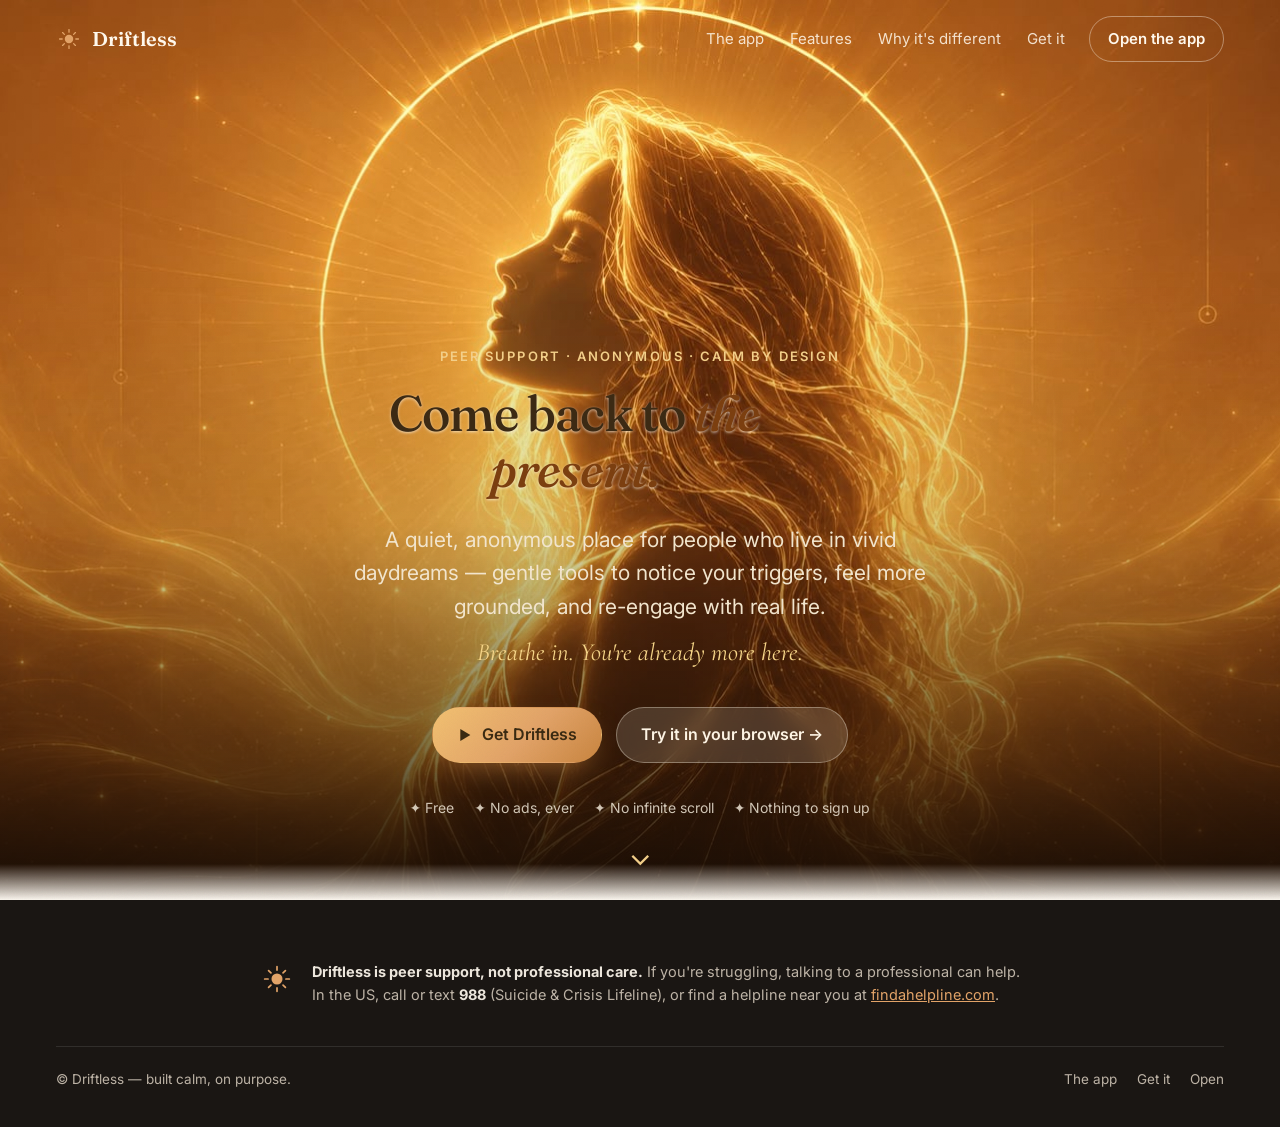
==== index.html @ 3b7b3209 "Hero: full-bleed golden halo portrait scene with low-set headline" ====
<!DOCTYPE html>
<html lang="en">
<head>
<meta charset="UTF-8" />
<meta name="viewport" content="width=device-width, initial-scale=1.0" />
<title>Driftless — come back to the present</title>
<meta name="description" content="A calm, anonymous place to feel more grounded. Gentle peer support and self-management for maladaptive daydreaming." />
<meta name="theme-color" content="#F7F3EC" />
<link rel="icon" href="./assets/icon.png" />
<link rel="apple-touch-icon" href="./assets/icon.png" />
<meta property="og:title" content="Driftless — come back to the present" />
<meta property="og:description" content="A calm, anonymous place to feel more grounded." />
<meta property="og:image" content="./assets/icon.png" />
<link rel="preconnect" href="https://fonts.googleapis.com" />
<link rel="preconnect" href="https://fonts.gstatic.com" crossorigin />
<link href="https://fonts.googleapis.com/css2?family=Fraunces:opsz,wght@9..144,400;9..144,500;9..144,600&family=Cormorant:ital,wght@1,500&family=Inter:wght@400;500;600&display=swap" rel="stylesheet" />
<link rel="stylesheet" href="./styles.css?v=9" />
</head>
<body>

<div class="motes" aria-hidden="true"><span></span><span></span><span></span><span></span><span></span><span></span></div>

<header class="nav" id="nav">
  <a class="brand" href="./index.html">
    <svg class="brand-sun" viewBox="0 0 40 40" aria-hidden="true"><use href="#sun-glyph"/></svg>
    <span>Driftless</span>
  </a>
  <nav class="nav-links">
    <a href="./app.html">The app</a>
    <a href="./features.html">Features</a>
    <a href="./why.html">Why it's different</a>
    <a href="./get.html">Get it</a>
  </nav>
  <a class="btn btn-ghost nav-cta" href="https://vasilios2007.github.io/driftless-web/" target="_blank" rel="noopener">Open the app</a>
</header>

<main id="top">
<section class="hero">
  <div class="hero-copy reveal">
    <div class="eyebrow">peer support · anonymous · calm by design</div>
    <h1>Come back to <span class="accent">the present.</span></h1>
    <p class="lede">A quiet, anonymous place for people who live in vivid daydreams — gentle tools to notice your triggers, feel more grounded, and re-engage with real life. <em class="breath">Breathe in. You're already more here.</em></p>
    <div class="cta-row">
      <a class="btn btn-primary" href="./get.html">
        <svg viewBox="0 0 24 24" class="ico" aria-hidden="true"><path d="M5 3v18l15-9z" fill="currentColor"/></svg>
        Get Driftless
      </a>
      <a class="btn btn-soft" href="https://vasilios2007.github.io/driftless-web/" target="_blank" rel="noopener">Try it in your browser →</a>
    </div>
    <div class="trust">
      <span>✦ Free</span><span>✦ No ads, ever</span><span>✦ No infinite scroll</span><span>✦ Nothing to sign up</span>
    </div>
  </div>
  <a class="scroll-cue" href="./app.html" aria-label="Explore the app">⌄</a>
</section>
</main>

<footer class="foot">
  <div class="foot-disc">
    <svg class="brand-sun" viewBox="0 0 40 40" aria-hidden="true"><use href="#sun-glyph"/></svg>
    <p><strong>Driftless is peer support, not professional care.</strong> If you're struggling, talking to a professional can help. In the US, call or text <strong>988</strong> (Suicide &amp; Crisis Lifeline), or find a helpline near you at <a href="https://findahelpline.com" target="_blank" rel="noopener">findahelpline.com</a>.</p>
  </div>
  <div class="foot-bar">
    <span>© Driftless — built calm, on purpose.</span>
    <span class="foot-links"><a href="./app.html">The app</a><a href="./get.html">Get it</a><a href="https://vasilios2007.github.io/driftless-web/" target="_blank" rel="noopener">Open</a></span>
  </div>
</footer>

<svg width="0" height="0" style="position:absolute" aria-hidden="true">
  <symbol id="sun-glyph" viewBox="0 0 40 40"><circle cx="20" cy="20" r="6.5" fill="#E2A368"/><g stroke="#E2A368" stroke-width="2" stroke-linecap="round"><line x1="20" y1="5.5" x2="20" y2="9.5"/><line x1="20" y1="30.5" x2="20" y2="34.5"/><line x1="5.5" y1="20" x2="9.5" y2="20"/><line x1="30.5" y1="20" x2="34.5" y2="20"/><line x1="10.1" y1="10.1" x2="12.9" y2="12.9"/><line x1="27.1" y1="27.1" x2="29.9" y2="29.9"/><line x1="29.9" y1="10.1" x2="27.1" y2="12.9"/><line x1="12.9" y1="27.1" x2="10.1" y2="29.9"/></g></symbol>
  <symbol id="sun-glyph-lg" viewBox="0 0 200 200"><defs><radialGradient id="c2" cx="50%" cy="46%" r="55%"><stop offset="0%" stop-color="#FFF6DE"/><stop offset="52%" stop-color="#F7C766"/><stop offset="100%" stop-color="#E89F45"/></radialGradient></defs><g id="raysLg"></g><circle cx="100" cy="100" r="46" fill="url(#c2)"/></symbol>
</svg>

<script src="./script.js?v=4"></script>
</body>
</html>
---- styles.css ----
/* ============ Driftless landing — warm, premium, calm-but-striking ============ */
:root{
  --paper:#FBF6EE; --cream:#F6EDDD; --ink:#2A2723; --ink-soft:#6F675C;
  --gold:#E2A368; --gold-deep:#C9853F; --sage:#7C9B86; --clay:#C68A63;
  --lilac:#978BB0; --dusk:#7E93A8; --candle:#1A1613; --candle-2:#241E19;
  --line:rgba(42,39,35,.10);
  --shadow:0 18px 50px -22px rgba(80,55,25,.35);
  --r:18px; --rl:26px;
  --display:"Fraunces",Georgia,serif; --body:"Inter",system-ui,sans-serif;
}
*{box-sizing:border-box;margin:0;padding:0}
html{scroll-behavior:smooth}
body{
  font-family:var(--body); color:var(--ink); background:var(--paper);
  -webkit-font-smoothing:antialiased; overflow-x:hidden; line-height:1.6;
}
a{color:inherit;text-decoration:none}
img,svg{display:block}
section{position:relative}

/* ---------- buttons ---------- */
.btn{display:inline-flex;align-items:center;gap:9px;font-family:var(--body);font-weight:600;
  font-size:16px;padding:14px 24px;border-radius:999px;cursor:pointer;border:1px solid transparent;
  transition:transform .25s cubic-bezier(.2,.8,.2,1),box-shadow .25s,background .25s,color .2s;white-space:nowrap}
.btn:hover{transform:translateY(-2px)}
.btn:active{transform:translateY(0)}
.btn-primary{background:linear-gradient(135deg,#F2C171,var(--gold) 55%,var(--gold-deep));color:#3a2a12;
  box-shadow:0 12px 30px -12px rgba(201,133,63,.7)}
.btn-primary:hover{box-shadow:0 18px 38px -12px rgba(201,133,63,.85)}
.btn-soft{background:rgba(255,255,255,.6);border-color:var(--line);color:var(--ink);backdrop-filter:blur(8px)}
.btn-soft:hover{background:#fff}
.btn-ghost{background:transparent;border-color:var(--line);color:var(--ink);font-size:15px;padding:10px 18px}
.btn-ghost:hover{background:rgba(255,255,255,.55)}
.btn .ico{width:16px;height:16px}
.full{width:100%;justify-content:center}

/* ---------- nav ---------- */
.nav{position:fixed;top:0;left:0;right:0;z-index:50;display:flex;align-items:center;gap:18px;
  padding:16px clamp(18px,5vw,56px);transition:background .3s,box-shadow .3s,padding .3s}
.nav.scrolled{background:rgba(251,246,238,.82);backdrop-filter:blur(14px);box-shadow:0 1px 0 var(--line);padding-top:11px;padding-bottom:11px}
.brand{display:flex;align-items:center;gap:10px;font-family:var(--display);font-weight:600;font-size:20px}
.brand-sun{width:26px;height:26px}
.nav-links{display:flex;gap:26px;margin-left:auto;font-size:15px;color:var(--ink-soft)}
.nav-links a{transition:color .2s}.nav-links a:hover{color:var(--ink)}
.nav-cta{margin-left:6px}
@media(max-width:820px){.nav-links{display:none}.nav-cta{margin-left:auto}}

/* ---------- motes ---------- */
.motes{position:fixed;inset:0;pointer-events:none;z-index:1}
.motes span{position:absolute;bottom:-10px;width:6px;height:6px;border-radius:50%;
  background:var(--gold);opacity:0;animation:rise linear infinite}
.motes span:nth-child(1){left:12%;animation-duration:17s;animation-delay:0s;background:var(--gold)}
.motes span:nth-child(2){left:28%;animation-duration:21s;animation-delay:3s;background:var(--lilac);width:4px;height:4px}
.motes span:nth-child(3){left:50%;animation-duration:15s;animation-delay:6s;background:var(--sage);width:5px;height:5px}
.motes span:nth-child(4){left:68%;animation-duration:23s;animation-delay:2s;background:var(--gold)}
.motes span:nth-child(5){left:82%;animation-duration:19s;animation-delay:8s;background:var(--clay);width:4px;height:4px}
.motes span:nth-child(6){left:93%;animation-duration:25s;animation-delay:5s;background:var(--lilac);width:5px;height:5px}
@keyframes rise{0%{transform:translateY(0) translateX(0);opacity:0}10%{opacity:.55}90%{opacity:.5}100%{transform:translateY(-105vh) translateX(28px);opacity:0}}

/* ---------- hero ---------- */
.hero{position:relative;min-height:100svh;display:flex;flex-direction:column;align-items:center;justify-content:flex-end;
  text-align:center;padding:clamp(120px,16vh,180px) clamp(20px,6vw,40px) clamp(52px,9vh,96px);
  background:#1e1206;overflow:hidden}
.hero::before{content:"";position:absolute;inset:0;z-index:0;
  background:url(./assets/hero.jpg) center top/cover no-repeat}
.hero::after{content:"";position:absolute;inset:0;z-index:1;
  background:linear-gradient(180deg,rgba(30,16,4,0) 30%,rgba(30,16,4,.14) 58%,rgba(28,15,4,.6) 84%,rgba(26,14,5,.9) 96%,var(--paper) 100%)}
/* hero over the golden image: warm cream type */
.hero .eyebrow{color:#F4D08A}
.hero h1{color:#FFF6E6;text-shadow:0 2px 26px rgba(18,9,2,.55)}
.hero h1 .accent{color:#FFD98A}
.hero .lede{color:#F3E6CE}
.hero .lede .breath{color:#F6D588}
.hero .trust{color:rgba(247,238,222,.82)}
.hero .scroll-cue{color:#F4D08A}
.hero .btn-soft{background:rgba(255,250,238,.14);border-color:rgba(255,247,232,.34);color:#FFF6E6}
.hero .btn-soft:hover{background:rgba(255,250,238,.24)}
/* transparent home nav sits on the dark hero -> light type until scrolled */
.nav:not(.solid) .brand{color:#FFF8EC}
.nav:not(.solid) .nav-links{color:rgba(255,248,236,.85)}
.nav:not(.solid) .nav-links a:hover{color:#fff}
.nav:not(.solid) .nav-cta{color:#FFF8EC;border-color:rgba(255,248,236,.4)}
.nav:not(.solid) .nav-cta:hover{background:rgba(255,255,255,.16)}
.nav:not(.solid).scrolled .brand{color:var(--ink)}
.nav:not(.solid).scrolled .nav-links{color:var(--ink-soft)}
.nav:not(.solid).scrolled .nav-cta{color:var(--ink);border-color:var(--line)}
.hero-stage{position:relative;display:flex;align-items:center;justify-content:center;
  width:min(430px,88vw);margin:18px auto 6px}
.hero-glow{position:absolute;inset:-22% -30%;z-index:0;
  background:radial-gradient(closest-side,#FFF7E0 0%,rgba(252,231,166,.9) 36%,rgba(244,201,94,.18) 64%,rgba(244,201,94,0) 78%)}
.hero-girl{position:relative;z-index:1;width:100%;height:auto;display:block;
  filter:drop-shadow(0 26px 54px rgba(200,128,31,.32));
  animation:floaty 10s ease-in-out infinite}
@keyframes floaty{0%,100%{transform:translateY(0)}50%{transform:translateY(-8px)}}
@media (prefers-reduced-motion:reduce){.hero-girl{animation:none}}
.hero-stage .hero-title{position:absolute;z-index:2;left:50%;top:54%;transform:translate(-50%,-50%);
  width:86%;max-width:none;text-align:center}
.hero-stage .hero-title::before{content:"";position:absolute;z-index:-1;inset:-40% -24%;
  background:radial-gradient(closest-side,rgba(255,250,238,.94),rgba(255,250,238,.6) 46%,rgba(255,250,238,0) 80%)}
.hero-title{text-shadow:0 2px 16px rgba(255,248,232,.96),0 1px 4px rgba(255,248,232,1)}
@keyframes spin{to{transform:rotate(360deg)}}
@keyframes breathe{0%,100%{transform:scale(.92);opacity:.9}45%{transform:scale(1.04);opacity:1}}
.hero-copy{position:relative;z-index:2;max-width:760px;margin-top:0}
.eyebrow{font-size:13px;letter-spacing:.16em;text-transform:uppercase;color:var(--gold-deep);font-weight:600;margin-bottom:18px}
.hero h1{position:relative;z-index:2;font-family:var(--display);font-weight:500;
  font-size:clamp(26px,4.3vw,50px);line-height:1.12;letter-spacing:-.02em;max-width:78%;color:#3c2a14;
  text-shadow:0 1px 3px rgba(255,250,236,.7)}
.hero h1 .accent{color:#7c3f10;font-style:italic}
.lede{font-size:clamp(17px,2.3vw,21px);color:var(--ink-soft);max-width:600px;margin:26px auto 0}
.lede .breath{font-family:"Cormorant",serif;font-style:italic;font-size:1.18em;color:var(--gold-deep);display:block;margin-top:10px}
.cta-row{display:flex;gap:14px;justify-content:center;flex-wrap:wrap;margin-top:34px}
.trust{display:flex;gap:20px;justify-content:center;flex-wrap:wrap;margin-top:34px;color:var(--ink-soft);font-size:14px}
.trust span{white-space:nowrap}
.scroll-cue{position:absolute;bottom:22px;left:50%;transform:translateX(-50%);font-size:30px;color:var(--gold-deep);
  z-index:2;animation:bob 2s ease-in-out infinite;text-decoration:none}
@keyframes bob{0%,100%{transform:translate(-50%,0)}50%{transform:translate(-50%,8px)}}

/* ---------- generic section heads ---------- */
.band{padding:clamp(70px,11vw,130px) clamp(20px,6vw,40px);max-width:1180px;margin:0 auto}
.band.alt{background:linear-gradient(180deg,transparent,#F4ECDD 14%,#F4ECDD 86%,transparent);max-width:none}
.band.alt > *{max-width:1180px;margin-left:auto;margin-right:auto}
.section-head{max-width:740px;margin:0 auto 56px;text-align:center}
.kicker{font-size:13px;letter-spacing:.16em;text-transform:uppercase;color:var(--gold-deep);font-weight:600;margin-bottom:14px}
.kicker.light{color:var(--gold)}
h2{font-family:var(--display);font-weight:500;font-size:clamp(30px,4.6vw,50px);line-height:1.08;letter-spacing:-.015em}
.sub{font-size:clamp(16px,2vw,19px);color:var(--ink-soft);margin-top:18px}
.section-head .sub{margin-left:auto;margin-right:auto;max-width:560px}

/* ---------- pillars ---------- */
.pillars{display:grid;grid-template-columns:repeat(3,1fr);gap:22px}
.pillar{background:rgba(255,255,255,.55);border:1px solid var(--line);border-radius:var(--rl);padding:34px 28px;
  backdrop-filter:blur(6px);transition:transform .3s,box-shadow .3s}
.pillar:hover{transform:translateY(-6px);box-shadow:var(--shadow)}
.pillar-ico,.f-ico{width:56px;height:56px;border-radius:16px;display:grid;place-items:center;font-size:27px;
  background:color-mix(in srgb,var(--c) 18%,white);margin-bottom:18px;border:1px solid color-mix(in srgb,var(--c) 30%,transparent)}
.pillar h3,.feature h3{font-family:var(--display);font-weight:600;font-size:22px;margin-bottom:9px}
.pillar p,.feature p{color:var(--ink-soft);font-size:15.5px}
@media(max-width:860px){.pillars{grid-template-columns:1fr}}

/* ---------- showcase ---------- */
.showcase{display:grid;grid-template-columns:1fr 1fr;gap:clamp(30px,6vw,80px);align-items:center;
  max-width:1120px;margin:0 auto;padding:clamp(40px,8vw,90px) clamp(20px,6vw,40px);position:relative}
.showcase-glow{position:absolute;left:-10%;top:20%;width:55%;height:60%;
  background:radial-gradient(circle,rgba(226,163,104,.35),transparent 70%);filter:blur(40px);z-index:0}
.showcase-copy{position:relative;z-index:1}
.ticks{list-style:none;margin:24px 0 28px;display:flex;flex-direction:column;gap:14px}
.ticks li{position:relative;padding-left:32px;color:var(--ink-soft);font-size:16.5px}
.ticks li::before{content:"";position:absolute;left:0;top:7px;width:18px;height:18px;border-radius:50%;
  background:radial-gradient(circle at 40% 35%,#FFF1D0,var(--gold));box-shadow:0 0 0 4px rgba(226,163,104,.18)}
.phone{justify-self:center;position:relative;z-index:1;width:300px;max-width:80vw;aspect-ratio:300/620;
  background:linear-gradient(160deg,#2c241d,#15110d);border-radius:42px;padding:13px;box-shadow:var(--shadow),0 0 0 2px rgba(255,255,255,.06) inset;
  transform:rotate(-3deg);transition:transform .5s}
.phone:hover{transform:rotate(0)}
.phone-screen{width:100%;height:100%;border-radius:32px;overflow:hidden;
  background:radial-gradient(120% 80% at 50% 0%,#FFF4DD,#FCE7CD 40%,#F2E5D4 75%,#EEEDE3);display:flex;flex-direction:column}
.status{display:flex;justify-content:space-between;padding:12px 20px 4px;font-size:12px;color:var(--ink-soft);font-weight:600}
.app{flex:1;display:flex;flex-direction:column;align-items:center;padding:6px 18px 20px;text-align:center}
.app-sun{width:120px;height:120px;margin-top:4px}
.app-sun .rays{transform-origin:100px 100px;animation:spin 60s linear infinite}
.app-sun circle{transform-origin:100px 100px;animation:breathe 10s ease-in-out infinite}
.app-greet{font-size:12px;letter-spacing:.08em;text-transform:uppercase;color:var(--ink-soft);margin-top:2px}
.app-affirm{font-family:var(--display);font-size:18px;line-height:1.25;margin:8px 4px 16px;color:var(--ink)}
.app-card{width:100%;background:#fff;border:1px solid var(--line);border-radius:18px;padding:14px;box-shadow:0 8px 20px -14px rgba(120,80,30,.4)}
.app-h{font-size:13px;font-weight:600;margin-bottom:12px;text-align:left}
.app-slider{height:6px;border-radius:4px;background:linear-gradient(90deg,var(--sage) 60%,var(--line) 60%);position:relative}
.app-slider i{position:absolute;left:58%;top:50%;transform:translate(-50%,-50%);width:18px;height:18px;border-radius:50%;background:var(--sage);box-shadow:0 2px 6px rgba(0,0,0,.2)}
.app-scale{display:flex;justify-content:space-between;font-size:10px;color:var(--ink-soft);margin-top:9px}
.app-chips{display:flex;gap:7px;flex-wrap:wrap;justify-content:center;margin-top:14px}
.app-chips span{font-size:11px;padding:5px 11px;border-radius:999px;border:1px solid var(--line);color:var(--ink-soft);background:#fff}
.app-chips .on{background:var(--dusk);color:#fff;border-color:var(--dusk)}
@media(max-width:860px){.showcase{grid-template-columns:1fr}.showcase-copy{order:2;text-align:center}.ticks li{text-align:left}}

/* ---------- feature grid ---------- */
.grid{display:grid;grid-template-columns:repeat(3,1fr);gap:20px}
.feature{background:rgba(255,255,255,.6);border:1px solid var(--line);border-radius:var(--rl);padding:30px 26px;transition:transform .3s,box-shadow .3s}
.feature:hover{transform:translateY(-6px);box-shadow:var(--shadow)}
@media(max-width:920px){.grid{grid-template-columns:1fr 1fr}}
@media(max-width:600px){.grid{grid-template-columns:1fr}}

/* ---------- creed ---------- */
.creed{background:radial-gradient(120% 120% at 50% 0%,#2A2018,var(--candle));color:#EDE6DC;
  padding:clamp(80px,12vw,150px) clamp(22px,6vw,40px);position:relative;overflow:hidden}
.creed::before{content:"";position:absolute;top:-20%;left:50%;transform:translateX(-50%);width:600px;height:600px;
  background:radial-gradient(circle,rgba(226,163,104,.22),transparent 65%);filter:blur(30px)}
.creed-inner{max-width:860px;margin:0 auto;text-align:center;position:relative}
.creed blockquote{font-family:var(--display);font-weight:500;font-size:clamp(24px,3.6vw,40px);line-height:1.28;letter-spacing:-.01em;margin:18px 0 0}
.creed blockquote em{font-style:italic;color:var(--gold)}
.creed .hl{background:linear-gradient(120deg,var(--gold),#F2C171);-webkit-background-clip:text;background-clip:text;color:transparent;font-style:italic}
.creed-points{display:grid;grid-template-columns:repeat(3,1fr);gap:24px;margin-top:54px;text-align:left}
.creed-points div{color:#cbbfb1;font-size:15px}
.creed-points strong{color:#fff;display:block;margin-bottom:5px;font-weight:600}
@media(max-width:820px){.creed-points{grid-template-columns:1fr;gap:18px;text-align:center}}

/* ---------- platforms ---------- */
.platforms{display:grid;grid-template-columns:repeat(3,1fr);gap:22px;align-items:stretch}
.plat{background:rgba(255,255,255,.62);border:1px solid var(--line);border-radius:var(--rl);padding:32px 26px;
  display:flex;flex-direction:column;text-align:center;transition:transform .3s,box-shadow .3s}
.plat:hover{transform:translateY(-6px);box-shadow:var(--shadow)}
.plat.featured{border:2px solid var(--gold);background:linear-gradient(180deg,#FFF7E9,rgba(255,255,255,.62))}
.plat-os{font-size:40px;height:48px}
.plat h3{font-family:var(--display);font-weight:600;font-size:23px;margin:6px 0 8px}
.plat p{color:var(--ink-soft);font-size:15px;flex:1;margin-bottom:20px}
.plat .btn{margin-top:auto}
.plat-note{font-size:12.5px;color:var(--ink-soft);margin-top:12px;letter-spacing:.02em}
@media(max-width:860px){.platforms{grid-template-columns:1fr}}

/* ---------- footer ---------- */
.foot{background:var(--candle);color:#bdb3a6;padding:60px clamp(22px,6vw,56px) 36px}
.foot-disc{max-width:760px;margin:0 auto 40px;display:flex;gap:18px;align-items:flex-start}
.foot-disc .brand-sun{width:34px;height:34px;flex:none;margin-top:2px}
.foot-disc p{font-size:14.5px;line-height:1.6}
.foot-disc strong{color:#ECE6DC}
.foot-disc a{color:var(--gold);text-decoration:underline}
.foot-bar{max-width:1180px;margin:0 auto;border-top:1px solid rgba(255,255,255,.1);padding-top:22px;
  display:flex;justify-content:space-between;gap:14px;flex-wrap:wrap;font-size:13.5px}
.foot-links{display:flex;gap:20px}.foot-links a:hover{color:#fff}

/* ---------- reveal ---------- */
.reveal{opacity:0;transform:translateY(24px);transition:opacity .7s cubic-bezier(.2,.8,.2,1),transform .7s cubic-bezier(.2,.8,.2,1)}
.reveal.in{opacity:1;transform:none}

/* ---------- sub-pages (each top tab is its own screen) ---------- */
.page{padding-top:64px}
.page.nopad{padding-top:0}
.page-head{max-width:760px;margin:0 auto;text-align:center;padding:clamp(72px,11vh,120px) clamp(20px,6vw,40px) 6px}
.page-head .kicker{margin-bottom:14px}
.page-head h1{font-family:var(--display);font-weight:500;font-size:clamp(32px,5.2vw,56px);line-height:1.08;letter-spacing:-.02em}
.page-head .sub{font-size:clamp(16px,2vw,19px);color:var(--ink-soft);margin:18px auto 0;max-width:580px}
.nav.solid{background:rgba(251,246,238,.86);backdrop-filter:blur(14px);box-shadow:0 1px 0 var(--line);padding-top:11px;padding-bottom:11px}
.nav-links a.active{color:var(--ink);font-weight:600}

/* paper grain — a faint hand-printed texture over everything, so it reads made-by-hand, not machine-perfect */
body::after{content:"";position:fixed;inset:0;pointer-events:none;z-index:3;opacity:.05;mix-blend-mode:multiply;
  background-image:url("data:image/svg+xml,%3Csvg xmlns='http://www.w3.org/2000/svg' width='150' height='150'%3E%3Cfilter id='n'%3E%3CfeTurbulence type='fractalNoise' baseFrequency='0.9' numOctaves='2' stitchTiles='stitch'/%3E%3C/filter%3E%3Crect width='100%25' height='100%25' filter='url(%23n)'/%3E%3C/svg%3E");
  background-size:150px 150px}

@media(prefers-reduced-motion:reduce){
  *{animation:none!important;transition:none!important}
  .reveal{opacity:1;transform:none}
}
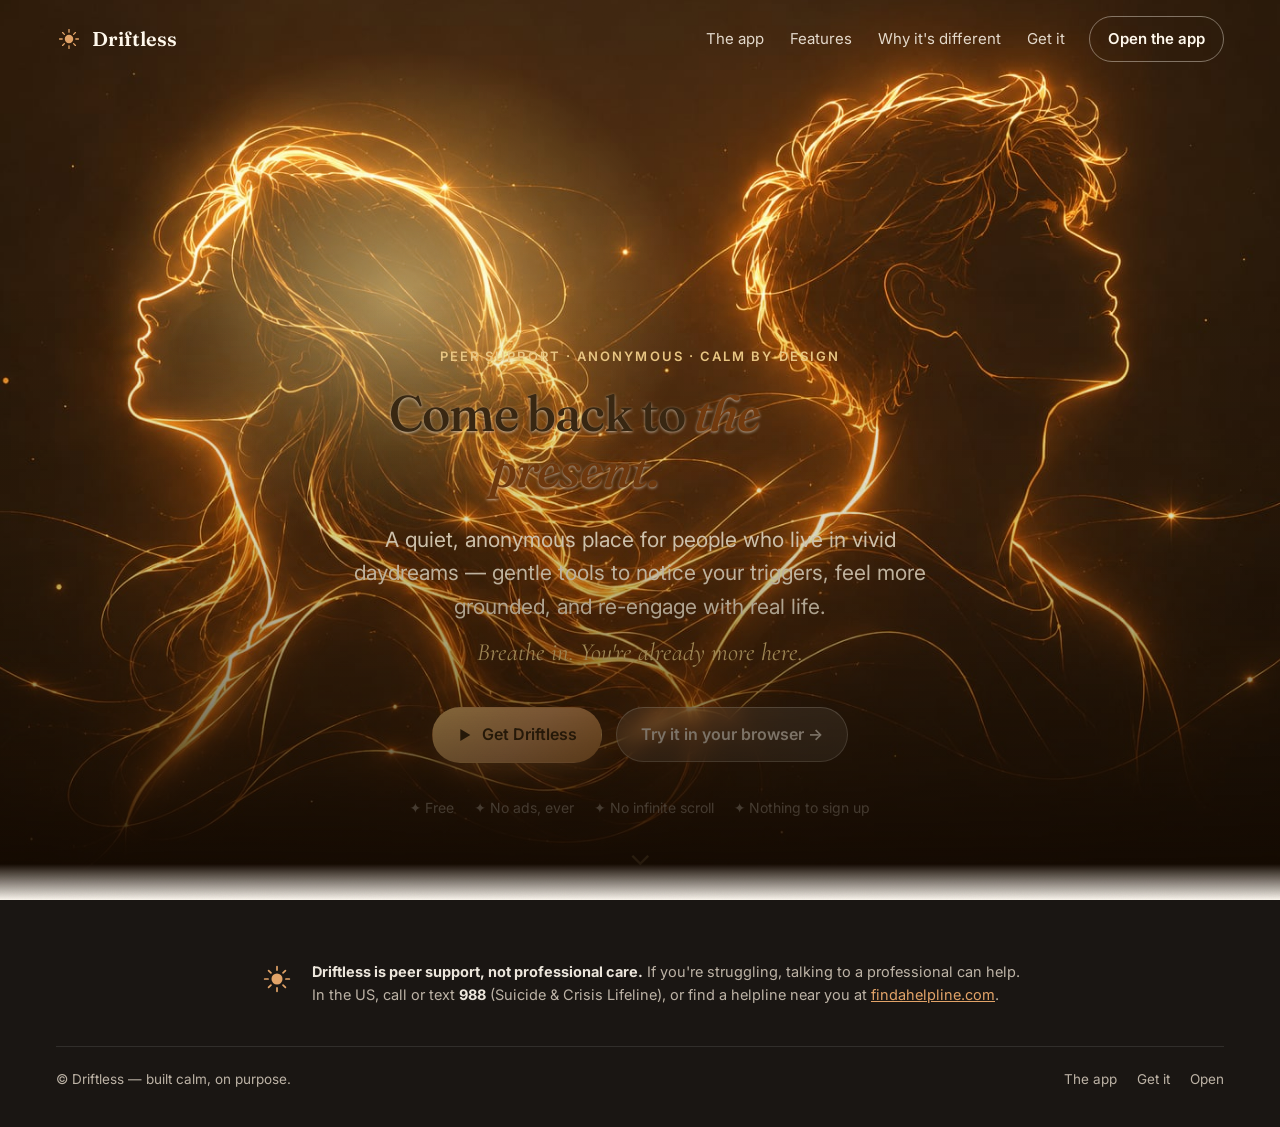
==== commit 36a59037: "Hero: dual glowing profiles bg, bloom on her + twinkles + ken-burns" ====
--- a/index.html
+++ b/index.html
@@ -14,7 +14,7 @@
 <link rel="preconnect" href="https://fonts.googleapis.com" />
 <link rel="preconnect" href="https://fonts.gstatic.com" crossorigin />
 <link href="https://fonts.googleapis.com/css2?family=Fraunces:opsz,wght@9..144,400;9..144,500;9..144,600&family=Cormorant:ital,wght@1,500&family=Inter:wght@400;500;600&display=swap" rel="stylesheet" />
-<link rel="stylesheet" href="./styles.css?v=9" />
+<link rel="stylesheet" href="./styles.css?v=10" />
 </head>
 <body>
 
@@ -36,6 +36,19 @@
 
 <main id="top">
 <section class="hero">
+  <div class="hero-bloom" aria-hidden="true"></div>
+  <div class="hero-sparks" aria-hidden="true">
+    <span style="left:9%;top:30%"></span>
+    <span style="left:19%;top:18%"></span>
+    <span style="left:24%;top:42%"></span>
+    <span style="left:33%;top:26%"></span>
+    <span style="left:40%;top:14%"></span>
+    <span style="left:46%;top:38%"></span>
+    <span style="left:55%;top:22%"></span>
+    <span style="left:63%;top:33%"></span>
+    <span style="left:72%;top:18%"></span>
+    <span style="left:84%;top:28%"></span>
+  </div>
   <div class="hero-copy reveal">
     <div class="eyebrow">peer support · anonymous · calm by design</div>
     <h1>Come back to <span class="accent">the present.</span></h1>
--- a/styles.css
+++ b/styles.css
@@ -61,10 +61,33 @@
 .hero{position:relative;min-height:100svh;display:flex;flex-direction:column;align-items:center;justify-content:flex-end;
   text-align:center;padding:clamp(120px,16vh,180px) clamp(20px,6vw,40px) clamp(52px,9vh,96px);
   background:#1e1206;overflow:hidden}
-.hero::before{content:"";position:absolute;inset:0;z-index:0;
-  background:url(./assets/hero.jpg) center top/cover no-repeat}
-.hero::after{content:"";position:absolute;inset:0;z-index:1;
-  background:linear-gradient(180deg,rgba(30,16,4,0) 30%,rgba(30,16,4,.14) 58%,rgba(28,15,4,.6) 84%,rgba(26,14,5,.9) 96%,var(--paper) 100%)}
+.hero::before{content:"";position:absolute;inset:-2%;z-index:0;
+  background:url(./assets/hero.jpg) center top/cover no-repeat;transform-origin:32% 36%;
+  animation:kenburns 28s ease-in-out infinite alternate}
+.hero::after{content:"";position:absolute;inset:0;z-index:2;pointer-events:none;
+  background:linear-gradient(180deg,rgba(22,12,2,0) 32%,rgba(22,12,2,.16) 60%,rgba(21,11,2,.64) 86%,rgba(20,10,2,.92) 96%,var(--paper) 100%)}
+@keyframes kenburns{from{transform:scale(1.02)}to{transform:scale(1.09)}}
+/* glow that makes her pop, gently breathing */
+.hero-bloom{position:absolute;inset:0;z-index:1;pointer-events:none;mix-blend-mode:screen;
+  background:radial-gradient(32% 38% at 31% 33%,rgba(255,221,140,.6),rgba(255,197,94,.2) 46%,rgba(255,197,94,0) 72%);
+  animation:bloom 9s ease-in-out infinite}
+@keyframes bloom{0%,100%{opacity:.5}50%{opacity:.92}}
+/* drifting twinkles */
+.hero-sparks{position:absolute;inset:0;z-index:3;pointer-events:none}
+.hero-sparks span{position:absolute;width:3px;height:3px;border-radius:50%;background:#FFE6A8;
+  box-shadow:0 0 7px 2px rgba(255,210,120,.85);opacity:0;animation:twinkle 5s ease-in-out infinite}
+.hero-sparks span:nth-child(2){animation-delay:.6s;width:2px;height:2px}
+.hero-sparks span:nth-child(3){animation-delay:1.9s}
+.hero-sparks span:nth-child(4){animation-delay:1.1s;width:4px;height:4px}
+.hero-sparks span:nth-child(5){animation-delay:2.7s;width:2px;height:2px}
+.hero-sparks span:nth-child(6){animation-delay:.3s}
+.hero-sparks span:nth-child(7){animation-delay:3.3s;width:2px;height:2px}
+.hero-sparks span:nth-child(8){animation-delay:1.5s}
+.hero-sparks span:nth-child(9){animation-delay:2.2s;width:4px;height:4px}
+.hero-sparks span:nth-child(10){animation-delay:3.9s;width:2px;height:2px}
+@keyframes twinkle{0%,100%{opacity:0;transform:scale(.6)}50%{opacity:1;transform:scale(1.15)}}
+@media (prefers-reduced-motion:reduce){
+  .hero::before{animation:none}.hero-bloom{animation:none;opacity:.7}.hero-sparks span{animation:none;opacity:.6}}
 /* hero over the golden image: warm cream type */
 .hero .eyebrow{color:#F4D08A}
 .hero h1{color:#FFF6E6;text-shadow:0 2px 26px rgba(18,9,2,.55)}
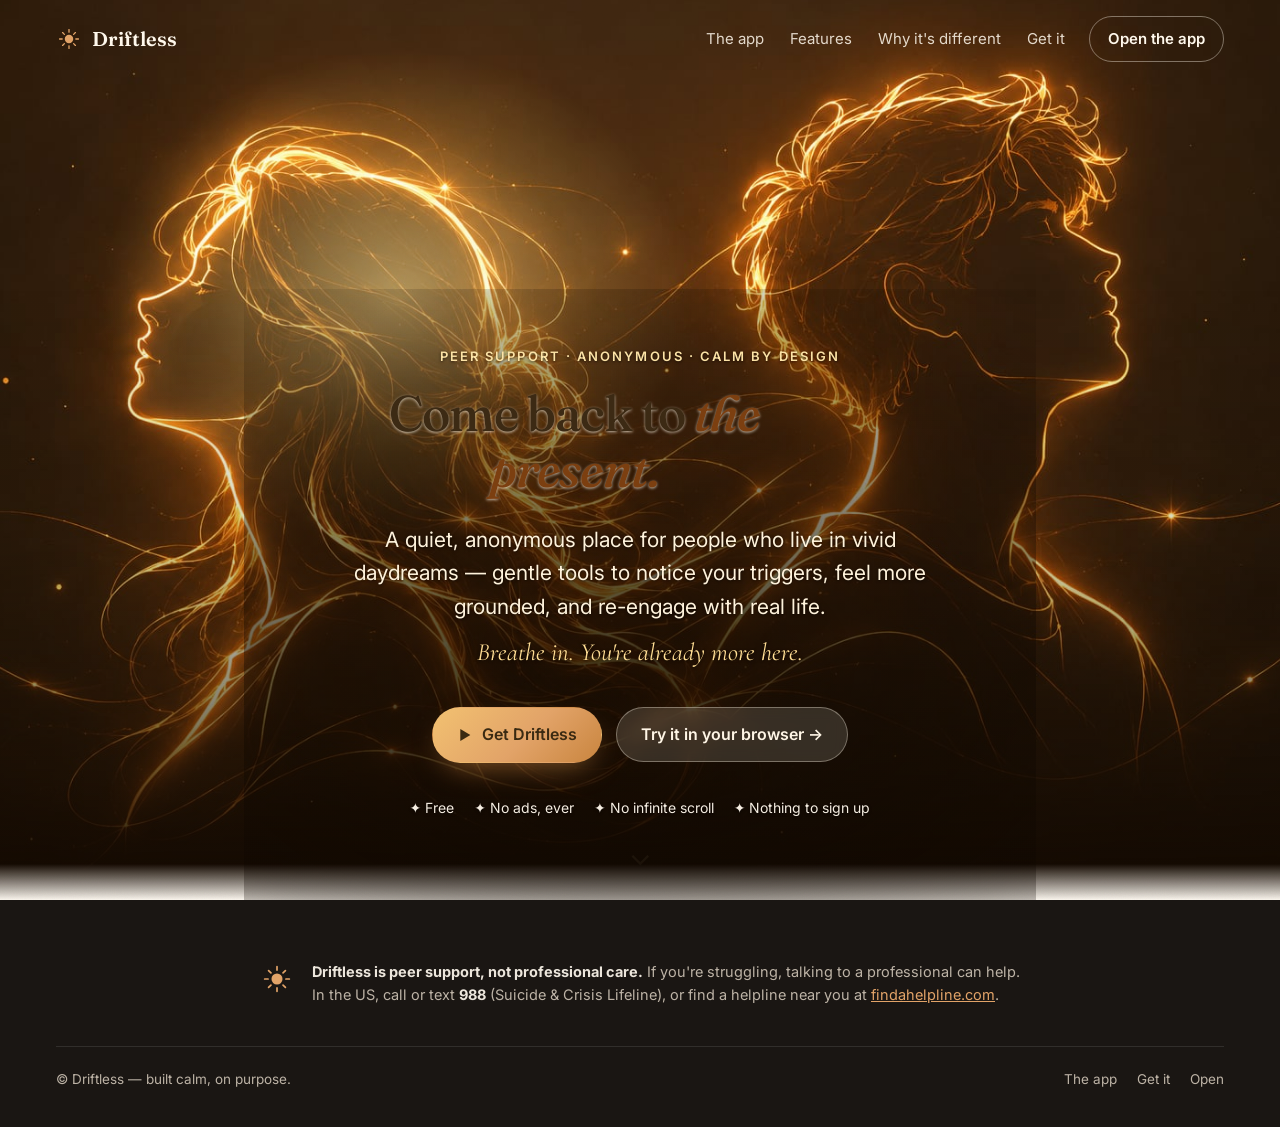
==== commit f9bea569: "Hero: brighter high-contrast type + dark copy panel for legibility" ====
--- a/index.html
+++ b/index.html
@@ -14,7 +14,7 @@
 <link rel="preconnect" href="https://fonts.googleapis.com" />
 <link rel="preconnect" href="https://fonts.gstatic.com" crossorigin />
 <link href="https://fonts.googleapis.com/css2?family=Fraunces:opsz,wght@9..144,400;9..144,500;9..144,600&family=Cormorant:ital,wght@1,500&family=Inter:wght@400;500;600&display=swap" rel="stylesheet" />
-<link rel="stylesheet" href="./styles.css?v=10" />
+<link rel="stylesheet" href="./styles.css?v=11" />
 </head>
 <body>
 
--- a/styles.css
+++ b/styles.css
@@ -88,14 +88,16 @@
 @keyframes twinkle{0%,100%{opacity:0;transform:scale(.6)}50%{opacity:1;transform:scale(1.15)}}
 @media (prefers-reduced-motion:reduce){
   .hero::before{animation:none}.hero-bloom{animation:none;opacity:.7}.hero-sparks span{animation:none;opacity:.6}}
-/* hero over the golden image: warm cream type */
-.hero .eyebrow{color:#F4D08A}
-.hero h1{color:#FFF6E6;text-shadow:0 2px 26px rgba(18,9,2,.55)}
-.hero h1 .accent{color:#FFD98A}
-.hero .lede{color:#F3E6CE}
-.hero .lede .breath{color:#F6D588}
-.hero .trust{color:rgba(247,238,222,.82)}
-.hero .scroll-cue{color:#F4D08A}
+/* hero over the golden image: bright, high-contrast type + soft dark panel so every word reads */
+.hero-copy::before{content:"";position:absolute;z-index:-1;inset:-12% -16% -18% -16%;
+  background:radial-gradient(120% 98% at 50% 62%,rgba(14,7,1,.66),rgba(14,7,1,.3) 52%,rgba(14,7,1,0) 80%)}
+.hero .eyebrow{color:#FCE3A6;text-shadow:0 1px 3px rgba(0,0,0,.6)}
+.hero h1{color:#FFFBF3;text-shadow:0 2px 4px rgba(0,0,0,.5),0 6px 28px rgba(10,5,1,.6)}
+.hero h1 .accent{color:#FFD27A}
+.hero .lede{color:#FFF3DC;text-shadow:0 1px 3px rgba(0,0,0,.6)}
+.hero .lede .breath{color:#FFDD93}
+.hero .trust{color:rgba(255,247,234,.96);text-shadow:0 1px 3px rgba(0,0,0,.6)}
+.hero .scroll-cue{color:#FCE3A6;text-shadow:0 1px 4px rgba(0,0,0,.5)}
 .hero .btn-soft{background:rgba(255,250,238,.14);border-color:rgba(255,247,232,.34);color:#FFF6E6}
 .hero .btn-soft:hover{background:rgba(255,250,238,.24)}
 /* transparent home nav sits on the dark hero -> light type until scrolled */
@@ -123,7 +125,7 @@
 .hero-title{text-shadow:0 2px 16px rgba(255,248,232,.96),0 1px 4px rgba(255,248,232,1)}
 @keyframes spin{to{transform:rotate(360deg)}}
 @keyframes breathe{0%,100%{transform:scale(.92);opacity:.9}45%{transform:scale(1.04);opacity:1}}
-.hero-copy{position:relative;z-index:2;max-width:760px;margin-top:0}
+.hero-copy{position:relative;z-index:4;max-width:760px;margin-top:0}
 .eyebrow{font-size:13px;letter-spacing:.16em;text-transform:uppercase;color:var(--gold-deep);font-weight:600;margin-bottom:18px}
 .hero h1{position:relative;z-index:2;font-family:var(--display);font-weight:500;
   font-size:clamp(26px,4.3vw,50px);line-height:1.12;letter-spacing:-.02em;max-width:78%;color:#3c2a14;
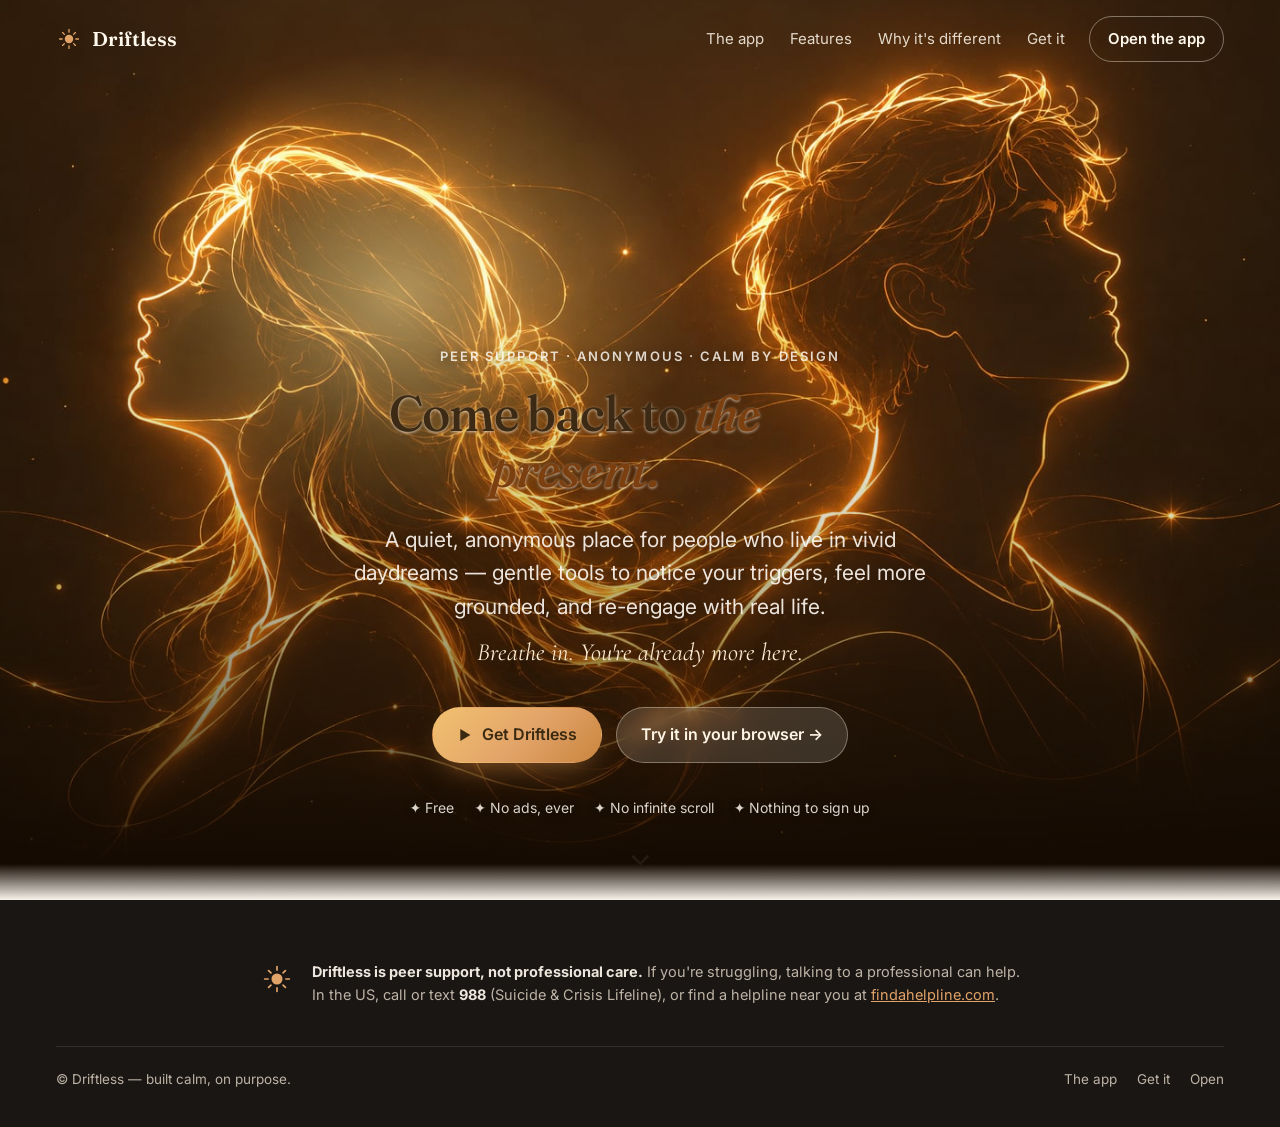
==== commit 20e4a28c: "Hero: drop dark panel; clean cohesive white type" ====
--- a/index.html
+++ b/index.html
@@ -14,7 +14,7 @@
 <link rel="preconnect" href="https://fonts.googleapis.com" />
 <link rel="preconnect" href="https://fonts.gstatic.com" crossorigin />
 <link href="https://fonts.googleapis.com/css2?family=Fraunces:opsz,wght@9..144,400;9..144,500;9..144,600&family=Cormorant:ital,wght@1,500&family=Inter:wght@400;500;600&display=swap" rel="stylesheet" />
-<link rel="stylesheet" href="./styles.css?v=11" />
+<link rel="stylesheet" href="./styles.css?v=12" />
 </head>
 <body>
 
--- a/styles.css
+++ b/styles.css
@@ -88,16 +88,14 @@
 @keyframes twinkle{0%,100%{opacity:0;transform:scale(.6)}50%{opacity:1;transform:scale(1.15)}}
 @media (prefers-reduced-motion:reduce){
   .hero::before{animation:none}.hero-bloom{animation:none;opacity:.7}.hero-sparks span{animation:none;opacity:.6}}
-/* hero over the golden image: bright, high-contrast type + soft dark panel so every word reads */
-.hero-copy::before{content:"";position:absolute;z-index:-1;inset:-12% -16% -18% -16%;
-  background:radial-gradient(120% 98% at 50% 62%,rgba(14,7,1,.66),rgba(14,7,1,.3) 52%,rgba(14,7,1,0) 80%)}
-.hero .eyebrow{color:#FCE3A6;text-shadow:0 1px 3px rgba(0,0,0,.6)}
-.hero h1{color:#FFFBF3;text-shadow:0 2px 4px rgba(0,0,0,.5),0 6px 28px rgba(10,5,1,.6)}
-.hero h1 .accent{color:#FFD27A}
-.hero .lede{color:#FFF3DC;text-shadow:0 1px 3px rgba(0,0,0,.6)}
-.hero .lede .breath{color:#FFDD93}
-.hero .trust{color:rgba(255,247,234,.96);text-shadow:0 1px 3px rgba(0,0,0,.6)}
-.hero .scroll-cue{color:#FCE3A6;text-shadow:0 1px 4px rgba(0,0,0,.5)}
+/* hero over the golden image: clean, cohesive whites with a soft glow */
+.hero .eyebrow{color:rgba(255,251,245,.82);text-shadow:0 1px 10px rgba(22,12,2,.4)}
+.hero h1{color:#FFFDFA;text-shadow:0 2px 18px rgba(22,12,2,.38)}
+.hero h1 .accent{color:#FFF0D8}
+.hero .lede{color:rgba(255,250,243,.9);text-shadow:0 1px 12px rgba(22,12,2,.38)}
+.hero .lede .breath{color:#FBEAD0}
+.hero .trust{color:rgba(255,250,243,.84);text-shadow:0 1px 10px rgba(22,12,2,.38)}
+.hero .scroll-cue{color:rgba(255,251,245,.8)}
 .hero .btn-soft{background:rgba(255,250,238,.14);border-color:rgba(255,247,232,.34);color:#FFF6E6}
 .hero .btn-soft:hover{background:rgba(255,250,238,.24)}
 /* transparent home nav sits on the dark hero -> light type until scrolled */
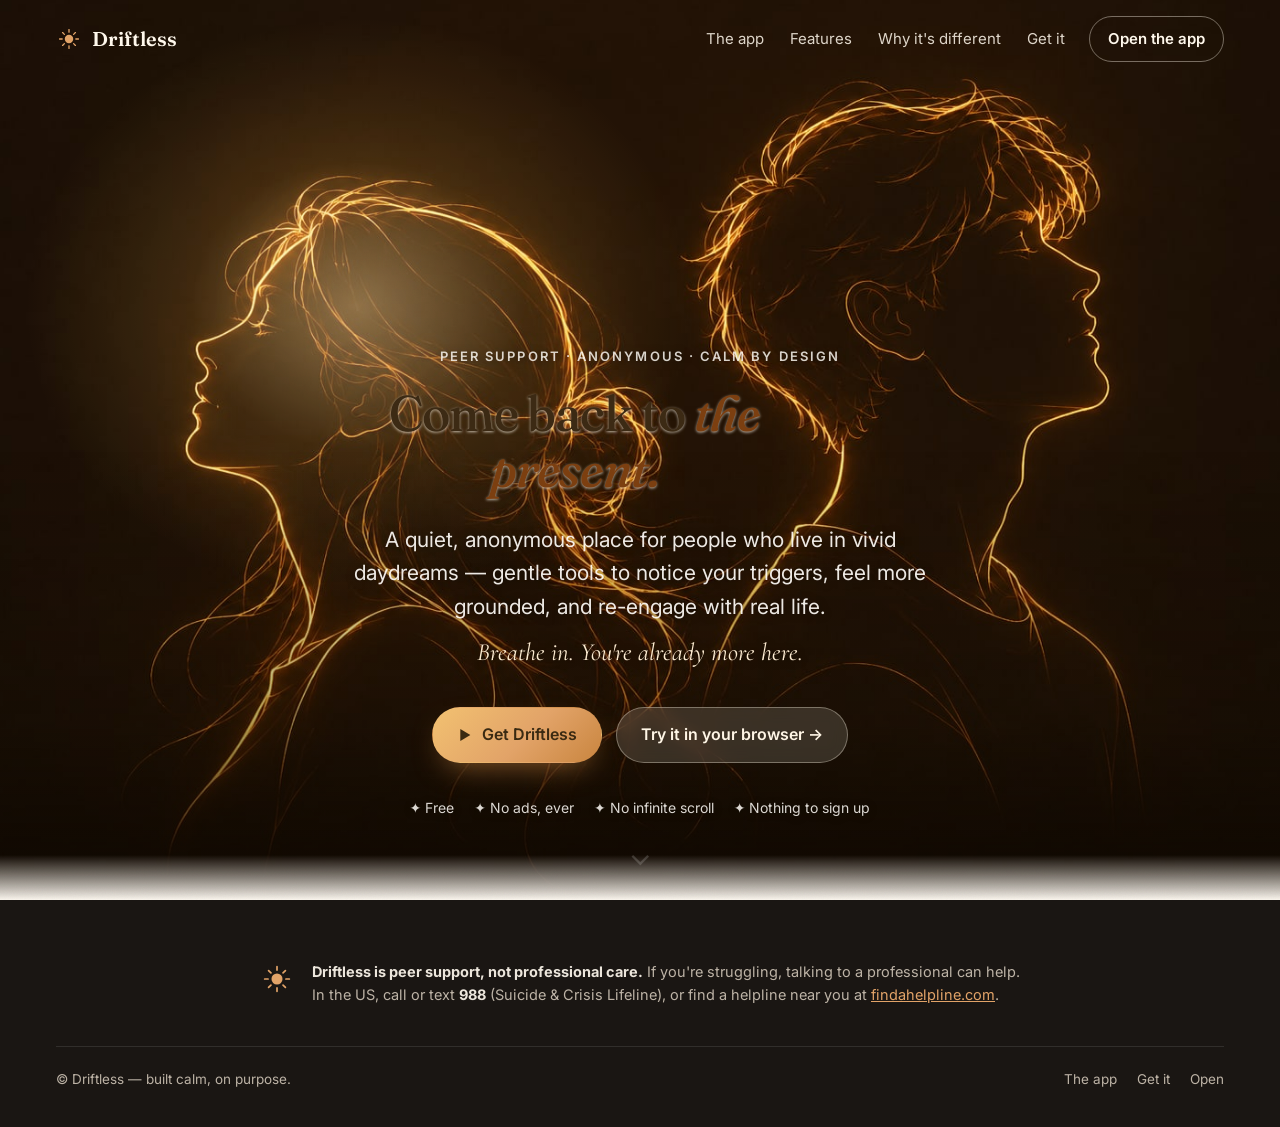
==== commit ee795d08: "Hero: cleaner dark dual-profile bg; lighter scrim/bloom; crisp white type" ====
--- a/index.html
+++ b/index.html
@@ -14,7 +14,7 @@
 <link rel="preconnect" href="https://fonts.googleapis.com" />
 <link rel="preconnect" href="https://fonts.gstatic.com" crossorigin />
 <link href="https://fonts.googleapis.com/css2?family=Fraunces:opsz,wght@9..144,400;9..144,500;9..144,600&family=Cormorant:ital,wght@1,500&family=Inter:wght@400;500;600&display=swap" rel="stylesheet" />
-<link rel="stylesheet" href="./styles.css?v=12" />
+<link rel="stylesheet" href="./styles.css?v=13" />
 </head>
 <body>
 
--- a/styles.css
+++ b/styles.css
@@ -65,13 +65,13 @@
   background:url(./assets/hero.jpg) center top/cover no-repeat;transform-origin:32% 36%;
   animation:kenburns 28s ease-in-out infinite alternate}
 .hero::after{content:"";position:absolute;inset:0;z-index:2;pointer-events:none;
-  background:linear-gradient(180deg,rgba(22,12,2,0) 32%,rgba(22,12,2,.16) 60%,rgba(21,11,2,.64) 86%,rgba(20,10,2,.92) 96%,var(--paper) 100%)}
+  background:linear-gradient(180deg,rgba(18,10,1,0) 50%,rgba(18,10,1,.3) 80%,rgba(15,8,1,.78) 95%,var(--paper) 100%)}
 @keyframes kenburns{from{transform:scale(1.02)}to{transform:scale(1.09)}}
 /* glow that makes her pop, gently breathing */
 .hero-bloom{position:absolute;inset:0;z-index:1;pointer-events:none;mix-blend-mode:screen;
-  background:radial-gradient(32% 38% at 31% 33%,rgba(255,221,140,.6),rgba(255,197,94,.2) 46%,rgba(255,197,94,0) 72%);
+  background:radial-gradient(26% 32% at 28% 34%,rgba(255,207,138,.5),rgba(255,179,71,.14) 50%,rgba(255,179,71,0) 100%);
   animation:bloom 9s ease-in-out infinite}
-@keyframes bloom{0%,100%{opacity:.5}50%{opacity:.92}}
+@keyframes bloom{0%,100%{opacity:.4}50%{opacity:.8}}
 /* drifting twinkles */
 .hero-sparks{position:absolute;inset:0;z-index:3;pointer-events:none}
 .hero-sparks span{position:absolute;width:3px;height:3px;border-radius:50%;background:#FFE6A8;
@@ -88,14 +88,14 @@
 @keyframes twinkle{0%,100%{opacity:0;transform:scale(.6)}50%{opacity:1;transform:scale(1.15)}}
 @media (prefers-reduced-motion:reduce){
   .hero::before{animation:none}.hero-bloom{animation:none;opacity:.7}.hero-sparks span{animation:none;opacity:.6}}
-/* hero over the golden image: clean, cohesive whites with a soft glow */
-.hero .eyebrow{color:rgba(255,251,245,.82);text-shadow:0 1px 10px rgba(22,12,2,.4)}
-.hero h1{color:#FFFDFA;text-shadow:0 2px 18px rgba(22,12,2,.38)}
-.hero h1 .accent{color:#FFF0D8}
-.hero .lede{color:rgba(255,250,243,.9);text-shadow:0 1px 12px rgba(22,12,2,.38)}
+/* hero over the dark image: crisp cohesive whites */
+.hero .eyebrow{color:rgba(255,252,247,.82);text-shadow:0 1px 8px rgba(0,0,0,.4)}
+.hero h1{color:#FFFFFF;text-shadow:0 1px 14px rgba(0,0,0,.42)}
+.hero h1 .accent{color:#FFEFD2}
+.hero .lede{color:rgba(255,252,247,.92);text-shadow:0 1px 10px rgba(0,0,0,.42)}
 .hero .lede .breath{color:#FBEAD0}
-.hero .trust{color:rgba(255,250,243,.84);text-shadow:0 1px 10px rgba(22,12,2,.38)}
-.hero .scroll-cue{color:rgba(255,251,245,.8)}
+.hero .trust{color:rgba(255,252,247,.85);text-shadow:0 1px 8px rgba(0,0,0,.42)}
+.hero .scroll-cue{color:rgba(255,252,247,.8)}
 .hero .btn-soft{background:rgba(255,250,238,.14);border-color:rgba(255,247,232,.34);color:#FFF6E6}
 .hero .btn-soft:hover{background:rgba(255,250,238,.24)}
 /* transparent home nav sits on the dark hero -> light type until scrolled */
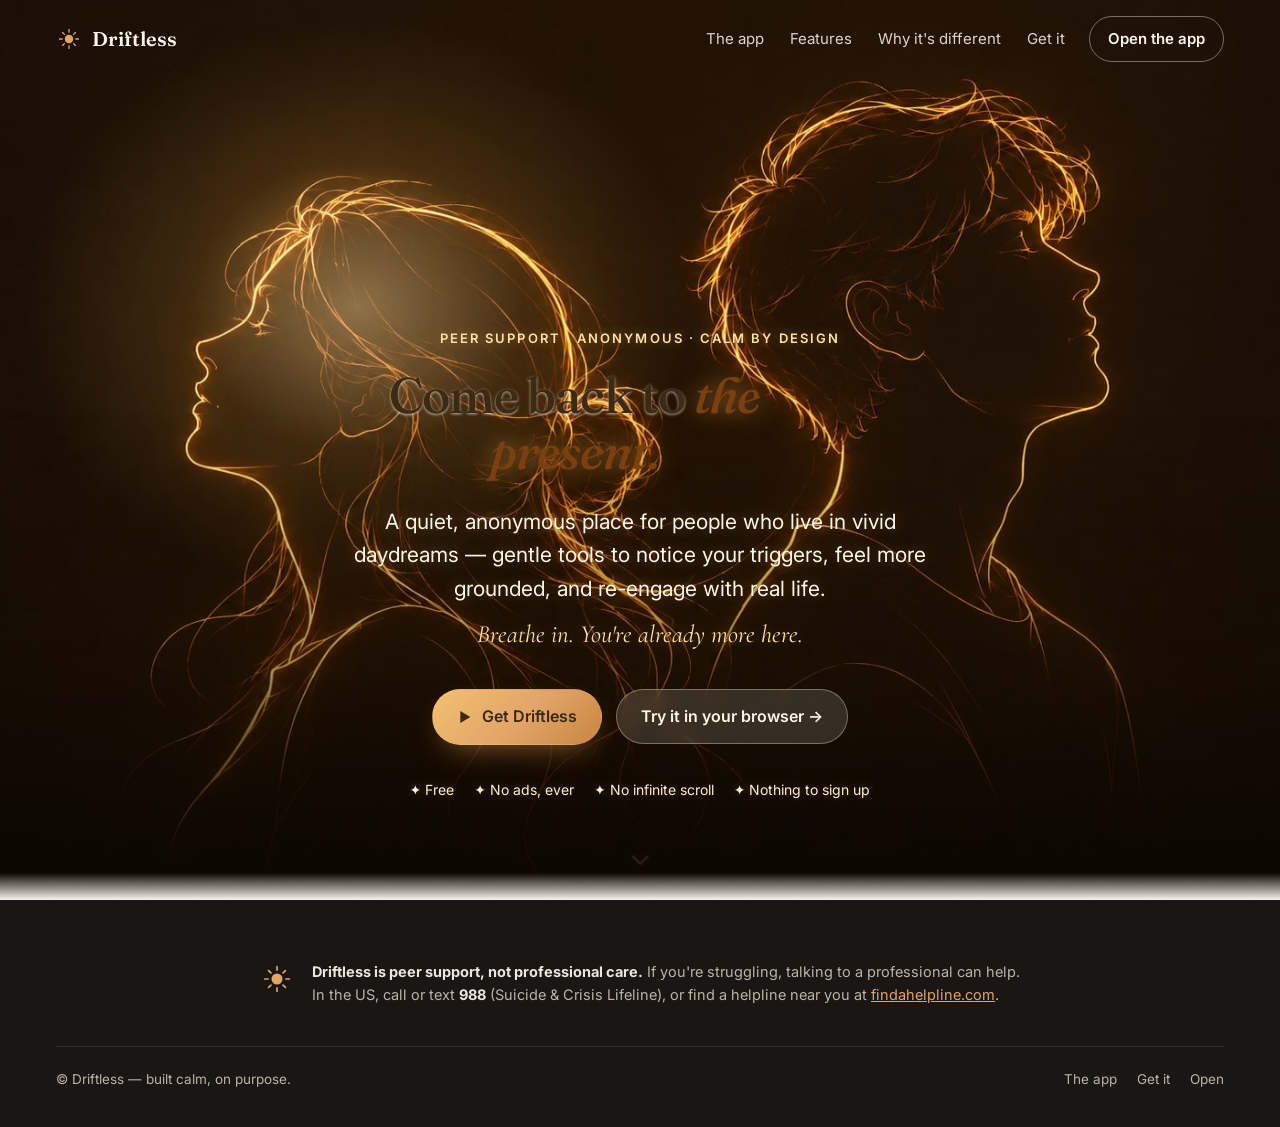
==== commit a8557cb9: "Hero: luminous glowing type for contrast on dark bg; raise copy off cream fade" ====
--- a/index.html
+++ b/index.html
@@ -14,7 +14,7 @@
 <link rel="preconnect" href="https://fonts.googleapis.com" />
 <link rel="preconnect" href="https://fonts.gstatic.com" crossorigin />
 <link href="https://fonts.googleapis.com/css2?family=Fraunces:opsz,wght@9..144,400;9..144,500;9..144,600&family=Cormorant:ital,wght@1,500&family=Inter:wght@400;500;600&display=swap" rel="stylesheet" />
-<link rel="stylesheet" href="./styles.css?v=13" />
+<link rel="stylesheet" href="./styles.css?v=14" />
 </head>
 <body>
 
--- a/styles.css
+++ b/styles.css
@@ -59,13 +59,13 @@
 
 /* ---------- hero ---------- */
 .hero{position:relative;min-height:100svh;display:flex;flex-direction:column;align-items:center;justify-content:flex-end;
-  text-align:center;padding:clamp(120px,16vh,180px) clamp(20px,6vw,40px) clamp(52px,9vh,96px);
+  text-align:center;padding:clamp(120px,16vh,180px) clamp(20px,6vw,40px) clamp(72px,11vh,120px);
   background:#1e1206;overflow:hidden}
 .hero::before{content:"";position:absolute;inset:-2%;z-index:0;
   background:url(./assets/hero.jpg) center top/cover no-repeat;transform-origin:32% 36%;
   animation:kenburns 28s ease-in-out infinite alternate}
 .hero::after{content:"";position:absolute;inset:0;z-index:2;pointer-events:none;
-  background:linear-gradient(180deg,rgba(18,10,1,0) 50%,rgba(18,10,1,.3) 80%,rgba(15,8,1,.78) 95%,var(--paper) 100%)}
+  background:linear-gradient(180deg,rgba(16,9,1,0) 46%,rgba(16,9,1,.38) 74%,rgba(13,7,1,.86) 92%,rgba(13,7,1,.9) 97%,var(--paper) 100%)}
 @keyframes kenburns{from{transform:scale(1.02)}to{transform:scale(1.09)}}
 /* glow that makes her pop, gently breathing */
 .hero-bloom{position:absolute;inset:0;z-index:1;pointer-events:none;mix-blend-mode:screen;
@@ -88,14 +88,14 @@
 @keyframes twinkle{0%,100%{opacity:0;transform:scale(.6)}50%{opacity:1;transform:scale(1.15)}}
 @media (prefers-reduced-motion:reduce){
   .hero::before{animation:none}.hero-bloom{animation:none;opacity:.7}.hero-sparks span{animation:none;opacity:.6}}
-/* hero over the dark image: crisp cohesive whites */
-.hero .eyebrow{color:rgba(255,252,247,.82);text-shadow:0 1px 8px rgba(0,0,0,.4)}
-.hero h1{color:#FFFFFF;text-shadow:0 1px 14px rgba(0,0,0,.42)}
-.hero h1 .accent{color:#FFEFD2}
-.hero .lede{color:rgba(255,252,247,.92);text-shadow:0 1px 10px rgba(0,0,0,.42)}
-.hero .lede .breath{color:#FBEAD0}
-.hero .trust{color:rgba(255,252,247,.85);text-shadow:0 1px 8px rgba(0,0,0,.42)}
-.hero .scroll-cue{color:rgba(255,252,247,.8)}
+/* hero over the dark image: luminous warm whites/gold that glow against black */
+.hero .eyebrow{color:#FFE3A6;text-shadow:0 0 12px rgba(255,190,90,.4)}
+.hero h1{color:#FFFFFF;text-shadow:0 0 26px rgba(255,205,115,.5),0 1px 2px rgba(0,0,0,.35)}
+.hero h1 .accent{color:#FFD583;text-shadow:0 0 24px rgba(255,180,80,.55)}
+.hero .lede{color:#FFF7EA;text-shadow:0 0 16px rgba(255,205,115,.32)}
+.hero .lede .breath{color:#FFE3A6}
+.hero .trust{color:#FFEFD6;text-shadow:0 0 12px rgba(255,205,115,.3)}
+.hero .scroll-cue{color:#FFE3A6;text-shadow:0 0 12px rgba(255,190,90,.4)}
 .hero .btn-soft{background:rgba(255,250,238,.14);border-color:rgba(255,247,232,.34);color:#FFF6E6}
 .hero .btn-soft:hover{background:rgba(255,250,238,.24)}
 /* transparent home nav sits on the dark hero -> light type until scrolled */
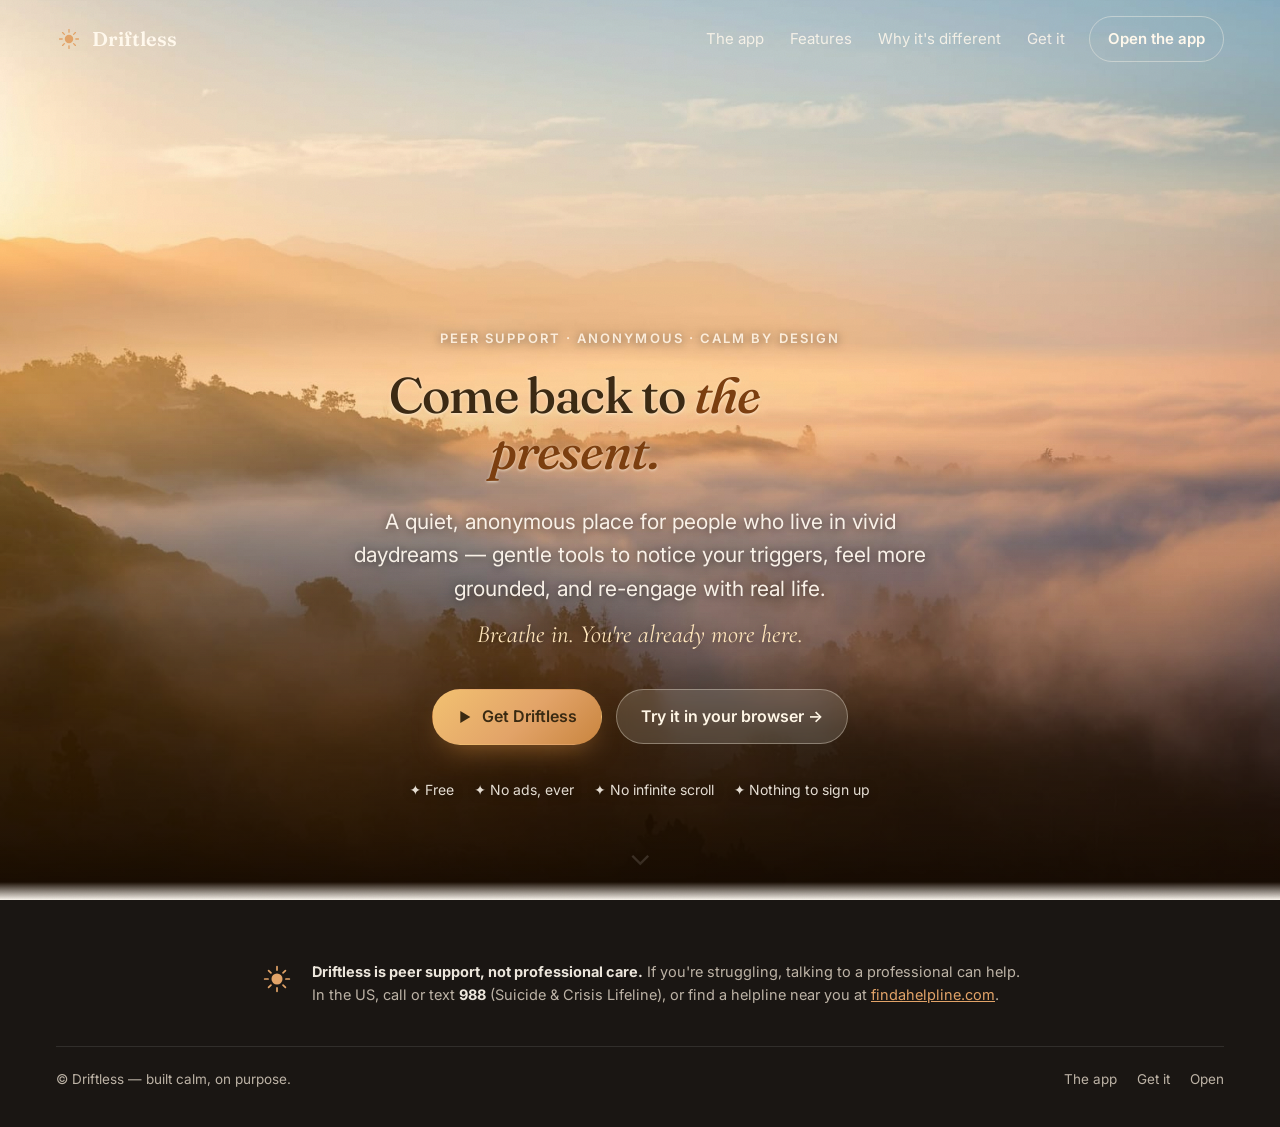
==== commit 9253c888: "Hero: realistic misty warm mountain sunrise photo; remove figure effects; clean white type" ====
--- a/index.html
+++ b/index.html
@@ -14,7 +14,7 @@
 <link rel="preconnect" href="https://fonts.googleapis.com" />
 <link rel="preconnect" href="https://fonts.gstatic.com" crossorigin />
 <link href="https://fonts.googleapis.com/css2?family=Fraunces:opsz,wght@9..144,400;9..144,500;9..144,600&family=Cormorant:ital,wght@1,500&family=Inter:wght@400;500;600&display=swap" rel="stylesheet" />
-<link rel="stylesheet" href="./styles.css?v=14" />
+<link rel="stylesheet" href="./styles.css?v=15" />
 </head>
 <body>
 
@@ -36,19 +36,6 @@
 
 <main id="top">
 <section class="hero">
-  <div class="hero-bloom" aria-hidden="true"></div>
-  <div class="hero-sparks" aria-hidden="true">
-    <span style="left:9%;top:30%"></span>
-    <span style="left:19%;top:18%"></span>
-    <span style="left:24%;top:42%"></span>
-    <span style="left:33%;top:26%"></span>
-    <span style="left:40%;top:14%"></span>
-    <span style="left:46%;top:38%"></span>
-    <span style="left:55%;top:22%"></span>
-    <span style="left:63%;top:33%"></span>
-    <span style="left:72%;top:18%"></span>
-    <span style="left:84%;top:28%"></span>
-  </div>
   <div class="hero-copy reveal">
     <div class="eyebrow">peer support · anonymous · calm by design</div>
     <h1>Come back to <span class="accent">the present.</span></h1>
--- a/styles.css
+++ b/styles.css
@@ -62,10 +62,10 @@
   text-align:center;padding:clamp(120px,16vh,180px) clamp(20px,6vw,40px) clamp(72px,11vh,120px);
   background:#1e1206;overflow:hidden}
 .hero::before{content:"";position:absolute;inset:-2%;z-index:0;
-  background:url(./assets/hero.jpg) center top/cover no-repeat;transform-origin:32% 36%;
-  animation:kenburns 28s ease-in-out infinite alternate}
+  background:url(./assets/hero.jpg) center 42%/cover no-repeat;transform-origin:center 45%;
+  animation:kenburns 30s ease-in-out infinite alternate}
 .hero::after{content:"";position:absolute;inset:0;z-index:2;pointer-events:none;
-  background:linear-gradient(180deg,rgba(16,9,1,0) 46%,rgba(16,9,1,.38) 74%,rgba(13,7,1,.86) 92%,rgba(13,7,1,.9) 97%,var(--paper) 100%)}
+  background:linear-gradient(180deg,rgba(36,18,4,0) 42%,rgba(36,18,4,.26) 72%,rgba(25,13,2,.74) 93%,rgba(22,11,2,.9) 98%,var(--paper) 100%)}
 @keyframes kenburns{from{transform:scale(1.02)}to{transform:scale(1.09)}}
 /* glow that makes her pop, gently breathing */
 .hero-bloom{position:absolute;inset:0;z-index:1;pointer-events:none;mix-blend-mode:screen;
@@ -88,14 +88,14 @@
 @keyframes twinkle{0%,100%{opacity:0;transform:scale(.6)}50%{opacity:1;transform:scale(1.15)}}
 @media (prefers-reduced-motion:reduce){
   .hero::before{animation:none}.hero-bloom{animation:none;opacity:.7}.hero-sparks span{animation:none;opacity:.6}}
-/* hero over the dark image: luminous warm whites/gold that glow against black */
-.hero .eyebrow{color:#FFE3A6;text-shadow:0 0 12px rgba(255,190,90,.4)}
-.hero h1{color:#FFFFFF;text-shadow:0 0 26px rgba(255,205,115,.5),0 1px 2px rgba(0,0,0,.35)}
-.hero h1 .accent{color:#FFD583;text-shadow:0 0 24px rgba(255,180,80,.55)}
-.hero .lede{color:#FFF7EA;text-shadow:0 0 16px rgba(255,205,115,.32)}
-.hero .lede .breath{color:#FFE3A6}
-.hero .trust{color:#FFEFD6;text-shadow:0 0 12px rgba(255,205,115,.3)}
-.hero .scroll-cue{color:#FFE3A6;text-shadow:0 0 12px rgba(255,190,90,.4)}
+/* hero over the landscape photo: clean white type with a soft shadow */
+.hero .eyebrow{color:rgba(255,244,230,.9);text-shadow:0 1px 10px rgba(0,0,0,.55)}
+.hero h1{color:#FFFFFF;text-shadow:0 2px 16px rgba(0,0,0,.55),0 1px 3px rgba(0,0,0,.45)}
+.hero h1 .accent{color:#FFE0A8}
+.hero .lede{color:rgba(255,248,238,.95);text-shadow:0 1px 10px rgba(0,0,0,.55)}
+.hero .lede .breath{color:#FFE6BC}
+.hero .trust{color:rgba(255,248,238,.88);text-shadow:0 1px 8px rgba(0,0,0,.55)}
+.hero .scroll-cue{color:rgba(255,244,230,.85);text-shadow:0 1px 8px rgba(0,0,0,.55)}
 .hero .btn-soft{background:rgba(255,250,238,.14);border-color:rgba(255,247,232,.34);color:#FFF6E6}
 .hero .btn-soft:hover{background:rgba(255,250,238,.24)}
 /* transparent home nav sits on the dark hero -> light type until scrolled */
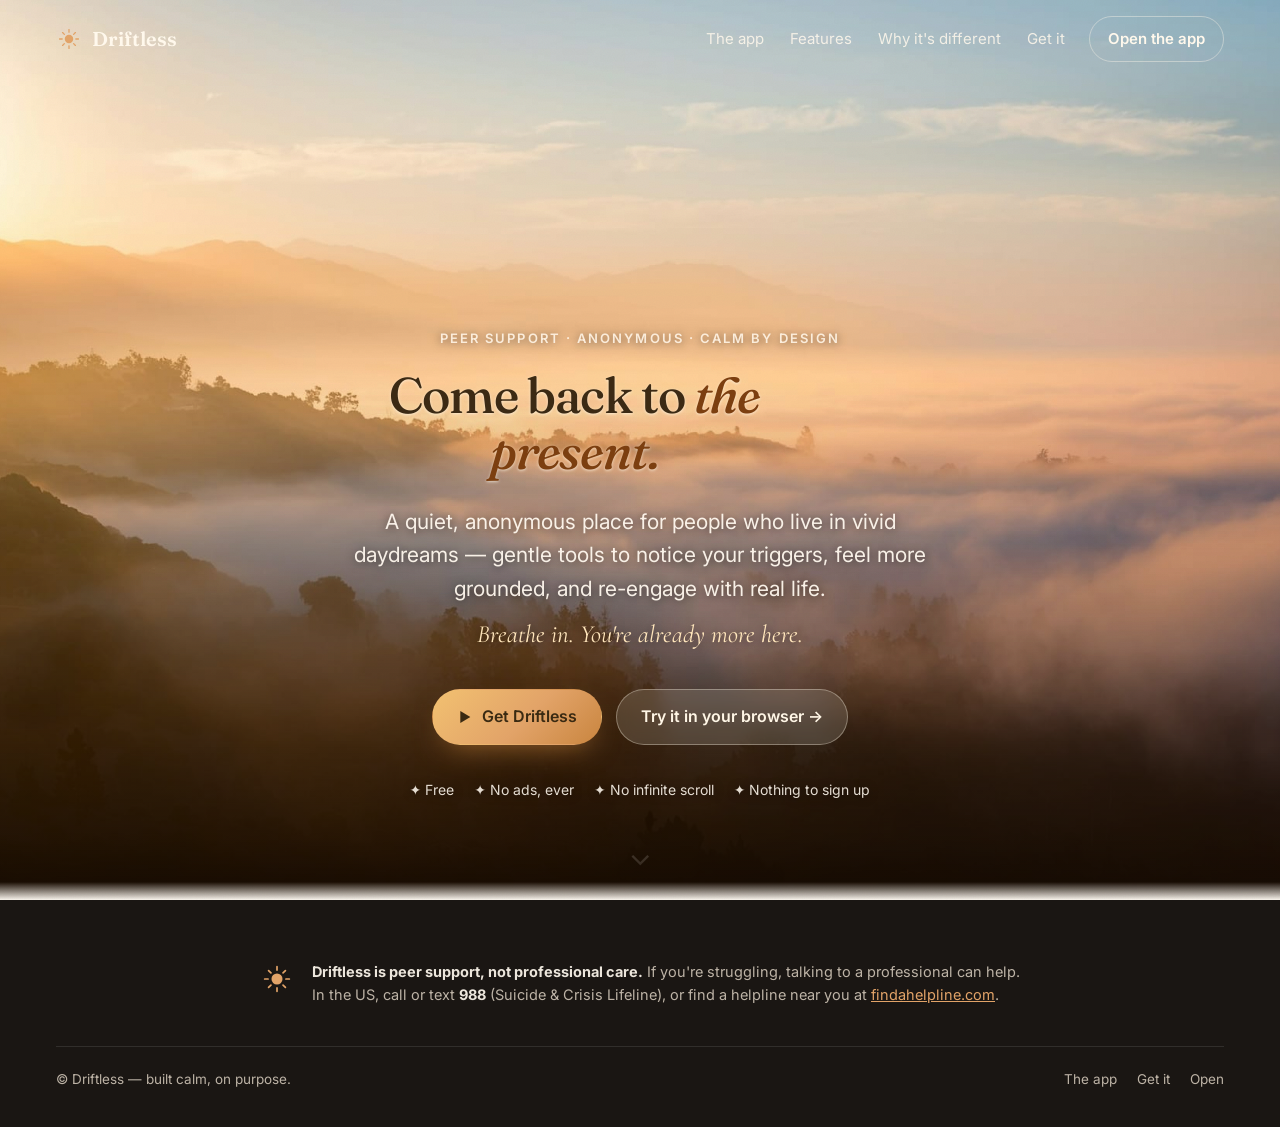
==== commit c3f93bb8: "Hero: balance landscape focal point + gentler zoom for proper proportion" ====
--- a/index.html
+++ b/index.html
@@ -14,7 +14,7 @@
 <link rel="preconnect" href="https://fonts.googleapis.com" />
 <link rel="preconnect" href="https://fonts.gstatic.com" crossorigin />
 <link href="https://fonts.googleapis.com/css2?family=Fraunces:opsz,wght@9..144,400;9..144,500;9..144,600&family=Cormorant:ital,wght@1,500&family=Inter:wght@400;500;600&display=swap" rel="stylesheet" />
-<link rel="stylesheet" href="./styles.css?v=15" />
+<link rel="stylesheet" href="./styles.css?v=16" />
 </head>
 <body>
 
--- a/styles.css
+++ b/styles.css
@@ -61,12 +61,12 @@
 .hero{position:relative;min-height:100svh;display:flex;flex-direction:column;align-items:center;justify-content:flex-end;
   text-align:center;padding:clamp(120px,16vh,180px) clamp(20px,6vw,40px) clamp(72px,11vh,120px);
   background:#1e1206;overflow:hidden}
-.hero::before{content:"";position:absolute;inset:-2%;z-index:0;
-  background:url(./assets/hero.jpg) center 42%/cover no-repeat;transform-origin:center 45%;
-  animation:kenburns 30s ease-in-out infinite alternate}
+.hero::before{content:"";position:absolute;inset:-1.5%;z-index:0;
+  background:url(./assets/hero.jpg) center 46%/cover no-repeat;transform-origin:center 48%;
+  animation:kenburns 32s ease-in-out infinite alternate}
 .hero::after{content:"";position:absolute;inset:0;z-index:2;pointer-events:none;
   background:linear-gradient(180deg,rgba(36,18,4,0) 42%,rgba(36,18,4,.26) 72%,rgba(25,13,2,.74) 93%,rgba(22,11,2,.9) 98%,var(--paper) 100%)}
-@keyframes kenburns{from{transform:scale(1.02)}to{transform:scale(1.09)}}
+@keyframes kenburns{from{transform:scale(1.0)}to{transform:scale(1.055)}}
 /* glow that makes her pop, gently breathing */
 .hero-bloom{position:absolute;inset:0;z-index:1;pointer-events:none;mix-blend-mode:screen;
   background:radial-gradient(26% 32% at 28% 34%,rgba(255,207,138,.5),rgba(255,179,71,.14) 50%,rgba(255,179,71,0) 100%);
